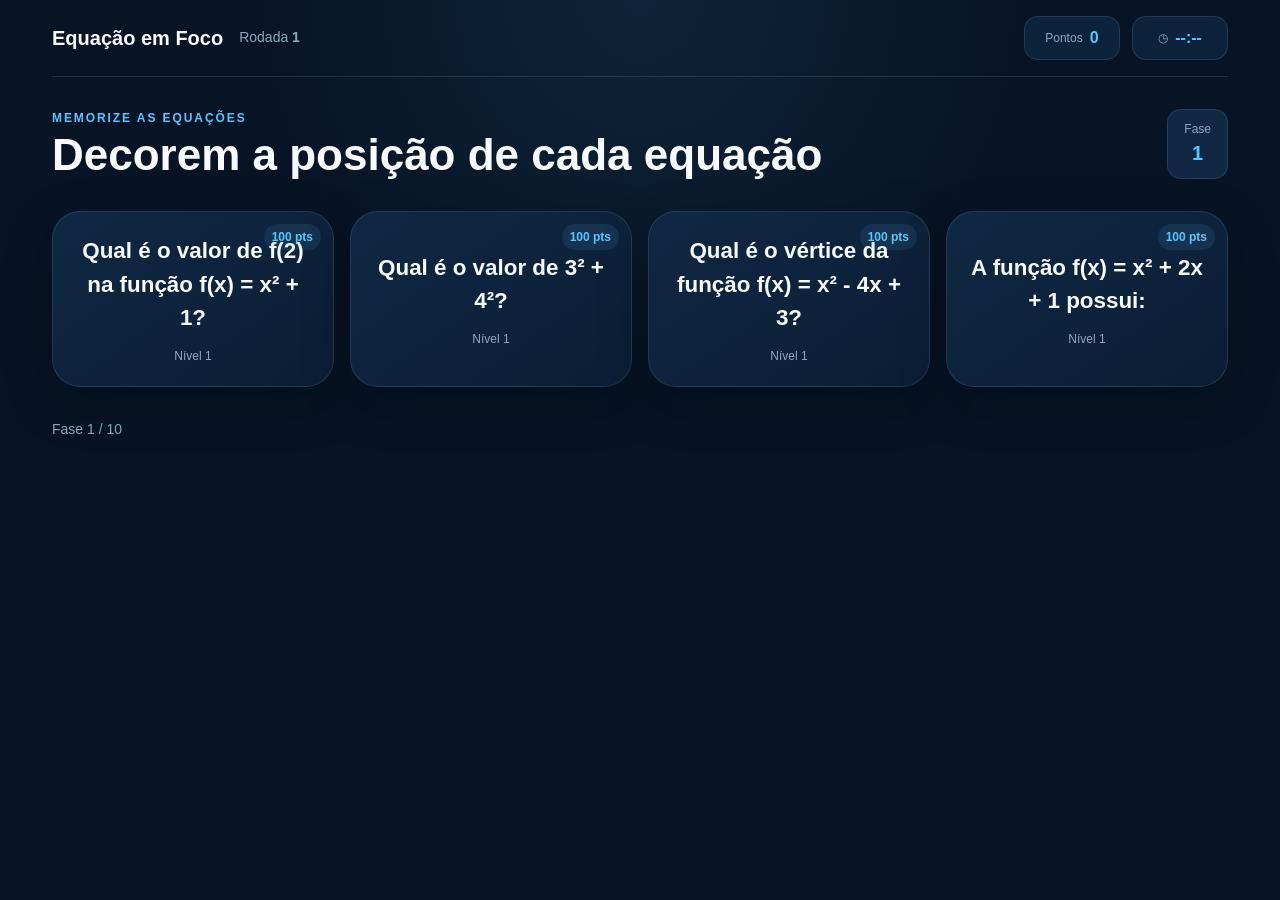
==== pages/jogo.html @ 699fdee7 "alteracao 4" ====
<!DOCTYPE html>
<html lang="pt-BR">

<head>
    <meta charset="UTF-8">
    <meta name="viewport" content="width=device-width, initial-scale=1.0">

    <meta
        name="description"
        content="Partida de Equação em Foco."
    >

    <title>Jogo | Equação em Foco</title>

    <link rel="stylesheet" href="../css/style.css">
</head>

<body>

    <main class="game-page">

        <!-- Cabeçalho da partida -->
        <header class="game-header">

            <div class="game-info">
                <span class="game-name">Equação em Foco</span>
                <span class="round-info">
                    Rodada <strong id="round-number">1</strong>
                </span>
            </div>

            <div class="game-status">

                <div class="score-display">
                    <span class="status-label">Pontos</span>
                    <strong id="score">0</strong>
                </div>

                <div class="timer" aria-live="polite">
                    <span class="timer-icon" aria-hidden="true">◷</span>
                    <strong id="timer">05:00</strong>
                </div>

            </div>

        </header>


        <!-- Área principal da rodada -->
        <section class="round">

            <header class="round-header">

                <div>
                    <p class="eyebrow" id="round-status">
                        MEMORIZE AS EQUAÇÕES
                    </p>

                    <h1 id="round-title">
                        Escolha seu desafio
                    </h1>
                </div>

                <div class="difficulty-indicator">
                    <span class="difficulty-label">Fase</span>
                    <strong id="phase-indicator">1</strong>
                </div>

            </header>


            <!-- Área onde as cartas serão renderizadas pelo JavaScript -->
            <div
                class="equation-board"
                id="equation-board"
                aria-label="Equações disponíveis"
            >
                <!-- As cartas são renderizadas dinamicamente pelo js/questoes.js -->
            </div>


            <!-- Equação selecionada -->
            <section
                class="selected-question"
                id="selected-question"
                aria-live="polite"
                hidden
            >

                <div class="question-meta">

                    <span class="question-difficulty">
                        Nível <strong id="question-level">1</strong>
                    </span>

                    <span class="question-points">
                        <strong id="question-points">100</strong> pontos
                    </span>

                </div>

                <div class="question-equation">
                    <span id="question-text">
                        2x + 4 = 10
                    </span>
                </div>

            </section>


            <!-- Respostas -->
            <section
                class="answers"
                id="answers"
                aria-label="Alternativas de resposta"
                hidden
            >

                <button
                    class="answer-option"
                    type="button"
                    data-answer=""
                    disabled
                >
                    <span class="answer-letter">A</span>
                    <span class="answer-text">3</span>
                </button>

                <button
                    class="answer-option"
                    type="button"
                    data-answer=""
                    disabled
                >
                    <span class="answer-letter">B</span>
                    <span class="answer-text">4</span>
                </button>

                <button
                    class="answer-option"
                    type="button"
                    data-answer=""
                    disabled
                >
                    <span class="answer-letter">C</span>
                    <span class="answer-text">5</span>
                </button>

                <button
                    class="answer-option"
                    type="button"
                    data-answer=""
                    disabled
                >
                    <span class="answer-letter">D</span>
                    <span class="answer-text">6</span>
                </button>

            </section>

        </section>


        <!-- Feedback da resposta -->
        <section
            class="answer-feedback"
            id="answer-feedback"
            aria-live="assertive"
            hidden
        >

            <div class="feedback-icon" aria-hidden="true"></div>

            <p class="feedback-status" id="feedback-status">
                Correto!
            </p>

            <p class="feedback-message" id="feedback-message">
                Você ganhou 100 pontos.
            </p>

            <div class="correct-answer">
                <span>Resposta correta</span>
                <strong id="correct-answer">3</strong>
            </div>

            <div class="solution">
                <span>Resolução</span>
                <p id="solution-text">
                    2x + 4 = 10
                </p>
            </div>

            <button
                class="button button-primary"
                id="next-round"
                type="button"
            >
                Próxima rodada
            </button>

        </section>


        <!-- Progresso da partida -->
        <footer class="game-footer">

            <span class="game-progress">
                Fase <span id="current-round">1</span>
                /
                <span id="total-rounds">10</span>
            </span>

        </footer>

    </main>


    <script src="../js/questoes.js"></script>
    <script src="../js/pontuacao.js"></script>
    <script src="../js/script.js"></script>

</body>

</html>
---- css/style.css ----
/* =========================================================
   EQUAÇÃO EM FOCO
   Main stylesheet
   ========================================================= */


/* =========================================================
   1. VARIÁVEIS
   ========================================================= */

:root {
    /* Cores principais */
    --color-bg: #071426;
    --color-bg-secondary: #0b1d34;
    --color-surface: #102844;
    --color-surface-light: #163454;

    --color-primary: #58c7ff;
    --color-primary-dark: #2498d1;
    --color-primary-soft: #b9e9ff;

    --color-purple: #a56bff;
    --color-purple-dark: #7b42d1;

    --color-success: #69d6ff;
    --color-error: #b36cff;

    --color-white: #f7fbff;
    --color-text: #d9e8f5;
    --color-text-muted: #8fa8bd;

    --color-border: rgba(185, 233, 255, 0.12);

    /* Tipografia */
    --font-main:
        Inter,
        "Segoe UI",
        Roboto,
        Helvetica,
        Arial,
        sans-serif;

    /* Tamanhos */
    --text-xs: 0.75rem;
    --text-sm: 0.875rem;
    --text-md: 1rem;
    --text-lg: 1.25rem;
    --text-xl: 1.75rem;
    --text-2xl: 2.5rem;
    --text-3xl: 4rem;

    /* Bordas */
    --radius-sm: 0.5rem;
    --radius-md: 0.875rem;
    --radius-lg: 1.25rem;
    --radius-xl: 1.75rem;

    /* Sombras */
    --shadow-card:
        0 1rem 3rem rgba(0, 0, 0, 0.25);

    --shadow-glow:
        0 0 2rem rgba(88, 199, 255, 0.15);

    /* Transições */
    --transition-fast: 160ms ease;
    --transition-normal: 280ms ease;
}


/* =========================================================
   2. RESET
   ========================================================= */

*,
*::before,
*::after {
    box-sizing: border-box;
    margin: 0;
    padding: 0;
}

html {
    min-height: 100%;
    scroll-behavior: smooth;
}

body {
    min-height: 100vh;

    background:
        radial-gradient(
            circle at 50% 0%,
            rgba(88, 199, 255, 0.09),
            transparent 35%
        ),
        var(--color-bg);

    color: var(--color-text);
    font-family: var(--font-main);

    line-height: 1.5;
    -webkit-font-smoothing: antialiased;
    text-rendering: optimizeLegibility;
}

button,
a {
    font: inherit;
}

button {
    border: 0;
}

button,
a {
    -webkit-tap-highlight-color: transparent;
}

a {
    color: inherit;
    text-decoration: none;
}

button {
    cursor: pointer;
}

button:focus-visible,
a:focus-visible {
    outline: 3px solid var(--color-primary);
    outline-offset: 4px;
}


/* =========================================================
   3. ELEMENTOS GERAIS
   ========================================================= */

.eyebrow {
    color: var(--color-primary);

    font-size: var(--text-xs);
    font-weight: 800;

    letter-spacing: 0.16em;
    text-transform: uppercase;
}

.game-symbol {
    display: grid;
    place-items: center;

    width: 3.5rem;
    height: 3.5rem;

    flex-shrink: 0;

    border: 1px solid rgba(88, 199, 255, 0.25);
    border-radius: var(--radius-md);

    background:
        linear-gradient(
            145deg,
            rgba(88, 199, 255, 0.16),
            rgba(165, 107, 255, 0.1)
        );

    color: var(--color-primary);

    font-size: 1.75rem;
    font-weight: 800;

    box-shadow: var(--shadow-glow);
}


/* =========================================================
   4. BOTÕES
   ========================================================= */

.button {
    display: inline-flex;

    min-height: 3.25rem;
    padding: 0.8rem 1.5rem;

    align-items: center;
    justify-content: center;

    border: 1px solid transparent;
    border-radius: var(--radius-md);

    font-size: var(--text-md);
    font-weight: 750;

    transition:
        transform var(--transition-fast),
        background var(--transition-fast),
        border-color var(--transition-fast),
        box-shadow var(--transition-fast);
}

.button:hover {
    transform: translateY(-2px);
}

.button:active {
    transform: translateY(0);
}

.button-primary {
    background: var(--color-primary);
    color: var(--color-bg);

    box-shadow:
        0 0.75rem 2rem rgba(88, 199, 255, 0.2);
}

.button-primary:hover {
    background: var(--color-primary-soft);

    box-shadow:
        0 1rem 2.5rem rgba(88, 199, 255, 0.3);
}

.button-secondary {
    border-color: var(--color-border);
    background: rgba(255, 255, 255, 0.025);
    color: var(--color-text);
}

.button-secondary:hover {
    border-color: rgba(88, 199, 255, 0.3);
    background: rgba(88, 199, 255, 0.06);
}


/* =========================================================
   5. TELA INICIAL
   ========================================================= */

.tela-inicial {
    display: grid;
    place-items: center;

    width: 100%;
    min-height: 100vh;

    padding: 2rem 1.25rem;
}

.conteudo-inicial {
    width: min(100%, 38rem);

    text-align: center;
}

.logo-jogo {
    display: grid;
    place-items: center;

    width: 6rem;
    height: 6rem;

    margin: 0 auto 2rem;

    border: 1px solid rgba(88, 199, 255, 0.25);
    border-radius: 1.75rem;

    background:
        linear-gradient(
            145deg,
            rgba(88, 199, 255, 0.16),
            rgba(165, 107, 255, 0.12)
        );

    box-shadow:
        0 1.5rem 4rem rgba(0, 0, 0, 0.3),
        0 0 3rem rgba(88, 199, 255, 0.1);
}

.simbolo-matematica {
    color: var(--color-primary);

    font-size: 3rem;
    font-weight: 800;
}

.conteudo-inicial h1 {
    color: var(--color-white);

    font-size: clamp(2.4rem, 8vw, 4rem);
    font-weight: 850;
    line-height: 1.05;

    letter-spacing: -0.04em;
}

.subtitulo {
    margin-top: 1rem;

    color: var(--color-primary-soft);

    font-size: var(--text-lg);
    font-weight: 650;
}

.descricao {
    max-width: 30rem;

    margin: 0.75rem auto 0;

    color: var(--color-text-muted);
}

.botoes-iniciais {
    display: flex;

    margin-top: 2rem;

    gap: 0.75rem;
    justify-content: center;
}

.botoes-iniciais .btn {
    display: inline-flex;

    min-height: 3.25rem;
    padding: 0.8rem 1.5rem;

    align-items: center;
    justify-content: center;

    border-radius: var(--radius-md);

    font-weight: 750;

    transition:
        transform var(--transition-fast),
        background var(--transition-fast);
}

.btn-principal {
    background: var(--color-primary);
    color: var(--color-bg);

    box-shadow:
        0 0.75rem 2rem rgba(88, 199, 255, 0.18);
}

.btn-principal:hover {
    background: var(--color-primary-soft);
    transform: translateY(-2px);
}

.btn-secundario {
    border: 1px solid var(--color-border);
    background: rgba(255, 255, 255, 0.025);
}

.btn-secundario:hover {
    background: rgba(88, 199, 255, 0.06);
    transform: translateY(-2px);
}


/* =========================================================
   6. TUTORIAL
   ========================================================= */

.tutorial-page {
    width: min(100%, 58rem);

    min-height: 100vh;

    margin: 0 auto;
    padding: 3rem 1.25rem;
}

.tutorial-header,
.result-header {
    display: flex;

    align-items: center;

    gap: 1rem;

    margin-bottom: 2.5rem;
}

.tutorial-header h1,
.result-header h1 {
    margin-top: 0.2rem;

    color: var(--color-white);

    font-size: clamp(2rem, 6vw, 3rem);
    line-height: 1.1;
}

.tutorial-header p:not(.eyebrow),
.result-header p:not(.eyebrow) {
    margin-top: 0.4rem;

    color: var(--color-text-muted);
}

.tutorial-steps {
    display: grid;

    grid-template-columns: repeat(2, 1fr);

    gap: 1rem;
}

.tutorial-step {
    display: flex;

    padding: 1.25rem;

    gap: 1rem;

    border: 1px solid var(--color-border);
    border-radius: var(--radius-lg);

    background:
        linear-gradient(
            145deg,
            rgba(16, 40, 68, 0.9),
            rgba(11, 29, 52, 0.9)
        );

    box-shadow: var(--shadow-card);

    transition:
        transform var(--transition-normal),
        border-color var(--transition-normal);
}

.tutorial-step:hover {
    transform: translateY(-3px);
    border-color: rgba(88, 199, 255, 0.25);
}

.step-number {
    display: grid;
    place-items: center;

    width: 2.5rem;
    height: 2.5rem;

    flex-shrink: 0;

    border-radius: 0.75rem;

    background: rgba(88, 199, 255, 0.1);

    color: var(--color-primary);

    font-size: var(--text-sm);
    font-weight: 800;
}

.step-content h2 {
    color: var(--color-white);

    font-size: var(--text-lg);
}

.step-content p {
    margin-top: 0.4rem;

    color: var(--color-text-muted);

    font-size: var(--text-sm);
}

.tutorial-actions {
    display: flex;

    margin-top: 2rem;

    align-items: center;
    justify-content: space-between;

    gap: 1rem;
}

.skip-tutorial {
    color: var(--color-text-muted);

    font-size: var(--text-sm);

    transition: color var(--transition-fast);
}

.skip-tutorial:hover {
    color: var(--color-primary);
}

.skip-tutorial-center {
    display: block;

    margin-top: 1.75rem;

    text-align: center;
}


/* =========================================================
   7. JOGO
   ========================================================= */

.game-page {
    width: min(100%, 76rem);

    min-height: 100vh;

    margin: 0 auto;
    padding: 1rem 1.25rem 2rem;
}

.game-header {
    display: flex;

    align-items: center;
    justify-content: space-between;

    gap: 1rem;

    padding-bottom: 1rem;

    border-bottom: 1px solid var(--color-border);
}

.game-info {
    display: flex;

    align-items: center;

    gap: 1rem;
}

.game-name {
    color: var(--color-white);

    font-size: var(--text-lg);
    font-weight: 800;
}

.round-info {
    color: var(--color-text-muted);

    font-size: var(--text-sm);
}

.game-status {
    display: flex;

    align-items: center;

    gap: 0.75rem;
}

.score-display,
.timer {
    display: flex;

    min-width: 6rem;
    padding: 0.55rem 0.8rem;

    align-items: center;
    justify-content: center;

    gap: 0.45rem;

    border: 1px solid var(--color-border);
    border-radius: var(--radius-md);

    background: rgba(16, 40, 68, 0.75);
}

.status-label,
.timer-icon {
    color: var(--color-text-muted);

    font-size: var(--text-xs);
}

.score-display strong,
.timer strong {
    color: var(--color-primary);
}

.round {
    padding-top: 2rem;
}

.round-header {
    display: flex;

    align-items: flex-start;
    justify-content: space-between;

    gap: 1rem;
}

.round-header h1 {
    margin-top: 0.25rem;

    color: var(--color-white);

    font-size: clamp(1.8rem, 5vw, 2.75rem);
    line-height: 1.1;
}

.difficulty-indicator {
    padding: 0.65rem 1rem;

    border: 1px solid var(--color-border);
    border-radius: var(--radius-md);

    background: var(--color-surface);

    text-align: center;
}

.difficulty-label {
    display: block;

    color: var(--color-text-muted);

    font-size: var(--text-xs);
}

.difficulty-indicator strong {
    color: var(--color-primary);

    font-size: var(--text-lg);
}


/* =========================================================
   8. TABULEIRO DE EQUAÇÕES
   ========================================================= */

.equation-board {
    display: flex;

    gap: 1rem;

    min-height: 11rem;

    margin-top: 2rem;
}

.equation-board.shuffle-mode {
    position: relative;
}

.equation-board.shuffle-mode .equation-card {
    position: absolute;
    top: 0;
    left: 0;

    transition: left 0.6s ease, top 0.6s ease;
}

.equation-card {
    position: relative;

    flex: 1;

    min-height: 10rem;

    perspective: 1200px;

    text-align: center;

    cursor: pointer;
}

.equation-card.disabled {
    cursor: default;
    opacity: 0.35;
    pointer-events: none;
}

.equation-card.selected {
    transform: translateY(-0.75rem);
}


/* Tabuleiro compacto: acionado depois que a dupla escolhe
   uma carta, para abrir espaço para as alternativas. */

.equation-board.board-compact {
    min-height: 5rem;

    margin-top: 1rem;
}

.equation-board.board-compact .equation-card,
.equation-board.board-compact .card-inner {
    min-height: 4.5rem;
}

.equation-board.board-compact .card-face {
    padding: 0.5rem;
}

.equation-board.board-compact .card-equation {
    font-size: var(--text-xs);
}

.equation-board.board-compact .card-points,
.equation-board.board-compact .card-status {
    display: none;
}

.equation-board.board-compact .equation-card.selected .card-face {
    border-color: rgba(88, 199, 255, 0.4);
}

.card-inner {
    position: relative;

    width: 100%;
    height: 100%;
    min-height: 10rem;

    transform-style: preserve-3d;

    transition: transform 0.5s ease;
}

.equation-card.flipped .card-inner {
    transform: rotateY(180deg);
}

.equation-card:not(.flipped):hover .card-inner,
.equation-card:not(.flipped):focus-visible .card-inner {
    transform: translateY(-5px);
}

.card-face {
    position: absolute;
    inset: 0;

    display: flex;

    padding: 1.25rem;

    flex-direction: column;
    align-items: center;
    justify-content: center;

    overflow: hidden;

    border: 1px solid var(--color-border);
    border-radius: var(--radius-xl);

    background:
        linear-gradient(
            145deg,
            var(--color-surface),
            var(--color-bg-secondary)
        );

    box-shadow: var(--shadow-card);

    backface-visibility: hidden;
}

.card-back {
    transform: rotateY(180deg);

    background:
        linear-gradient(
            145deg,
            rgba(88, 199, 255, 0.12),
            var(--color-bg-secondary)
        );
}

.card-back-symbol {
    color: var(--color-primary);

    font-size: 3rem;
    font-weight: 800;
}

.card-points {
    position: absolute;

    top: 0.75rem;
    right: 0.75rem;

    padding: 0.25rem 0.5rem;

    border-radius: 999px;

    background: rgba(88, 199, 255, 0.1);

    color: var(--color-primary);

    font-size: var(--text-xs);
    font-weight: 800;
}

.card-equation {
    color: var(--color-white);

    font-size: clamp(1rem, 2.4vw, 1.4rem);
    font-weight: 750;
}

.card-status {
    margin-top: 0.75rem;

    color: var(--color-text-muted);

    font-size: var(--text-xs);
}


/* =========================================================
   9. QUESTÃO SELECIONADA
   ========================================================= */

.selected-question {
    margin-top: 2rem;
    padding: 1.5rem;

    border: 1px solid rgba(88, 199, 255, 0.2);
    border-radius: var(--radius-xl);

    background:
        radial-gradient(
            circle at center,
            rgba(88, 199, 255, 0.08),
            transparent 65%
        ),
        var(--color-surface);

    box-shadow: var(--shadow-glow);

    text-align: center;
}

.question-meta {
    display: flex;

    align-items: center;
    justify-content: center;

    gap: 1rem;
}

.question-difficulty,
.question-points {
    color: var(--color-text-muted);

    font-size: var(--text-sm);
}

.question-points {
    color: var(--color-primary);
}

.question-equation {
    margin-top: 1rem;

    color: var(--color-white);

    font-size: clamp(2rem, 8vw, 4rem);
    font-weight: 800;

    letter-spacing: 0.02em;
}


/* =========================================================
   10. RESPOSTAS
   ========================================================= */

.answers {
    display: grid;

    grid-template-columns: repeat(2, 1fr);

    gap: 0.75rem;

    margin-top: 1.5rem;
}

.answers[hidden] {
    display: none;
}

.answer-option {
    display: flex;

    min-height: 4rem;
    padding: 0.75rem;

    align-items: center;

    gap: 0.75rem;

    border: 1px solid var(--color-border);
    border-radius: var(--radius-md);

    background: var(--color-surface);

    color: var(--color-white);

    text-align: left;

    transition:
        transform var(--transition-fast),
        border-color var(--transition-fast),
        background var(--transition-fast);
}

.answer-option:hover {
    transform: translateY(-2px);

    border-color: rgba(88, 199, 255, 0.4);
    background: var(--color-surface-light);
}

.answer-letter {
    display: grid;
    place-items: center;

    width: 2.25rem;
    height: 2.25rem;

    flex-shrink: 0;

    border-radius: 0.625rem;

    background: rgba(88, 199, 255, 0.1);

    color: var(--color-primary);

    font-weight: 800;
}

.answer-text {
    font-size: var(--text-md);
    font-weight: 700;
}


/* =========================================================
   11. FEEDBACK
   ========================================================= */

.answer-feedback {
    width: min(100%, 42rem);

    margin: 2rem auto;
    padding: 2rem;

    border: 1px solid var(--color-border);
    border-radius: var(--radius-xl);

    background: var(--color-surface);

    text-align: center;

    box-shadow: var(--shadow-card);
}

.feedback-icon {
    width: 4rem;
    height: 4rem;

    margin: 0 auto 1rem;

    border-radius: 50%;

    background: rgba(88, 199, 255, 0.12);
}

.feedback-status {
    color: var(--color-success);

    font-size: var(--text-2xl);
    font-weight: 850;
}

.feedback-message {
    margin-top: 0.5rem;

    color: var(--color-text-muted);
}

.correct-answer,
.solution {
    margin-top: 1.5rem;
    padding: 1rem;

    border-radius: var(--radius-md);

    background: rgba(255, 255, 255, 0.03);
}

.correct-answer span,
.solution span {
    display: block;

    color: var(--color-text-muted);

    font-size: var(--text-xs);
    font-weight: 700;

    text-transform: uppercase;
}

.correct-answer strong {
    display: block;

    margin-top: 0.25rem;

    color: var(--color-primary);

    font-size: var(--text-xl);
}

.solution p {
    margin-top: 0.5rem;

    color: var(--color-text);
}


/* =========================================================
   12. RODAPÉ DO JOGO
   ========================================================= */

.game-footer {
    display: flex;

    margin-top: 2rem;

    align-items: center;
    justify-content: space-between;
}

.game-control {
    padding: 0.5rem 0.75rem;

    border-radius: var(--radius-sm);

    background: transparent;

    color: var(--color-text-muted);

    font-size: var(--text-sm);

    transition:
        color var(--transition-fast),
        background var(--transition-fast);
}

.game-control:hover {
    background: rgba(255, 255, 255, 0.04);
    color: var(--color-white);
}

.game-progress {
    color: var(--color-text-muted);

    font-size: var(--text-sm);
}


/* =========================================================
   13. RESULTADO
   ========================================================= */

.result-page {
    width: min(100%, 58rem);

    min-height: 100vh;

    margin: 0 auto;
    padding: 3rem 1.25rem;
}

.winner-section {
    padding: 2.5rem 1.5rem;

    border: 1px solid rgba(88, 199, 255, 0.15);
    border-radius: var(--radius-xl);

    background:
        radial-gradient(
            circle at center,
            rgba(88, 199, 255, 0.08),
            transparent 65%
        ),
        var(--color-surface);

    text-align: center;
}

.winner-icon {
    display: grid;
    place-items: center;

    width: 5rem;
    height: 5rem;

    margin: 1rem auto;

    border-radius: 50%;

    background: rgba(88, 199, 255, 0.1);

    color: var(--color-primary);

    font-size: 2rem;
}

.winner-section h2 {
    color: var(--color-white);

    font-size: clamp(1.75rem, 6vw, 2.75rem);
}

.winner-score {
    margin-top: 0.5rem;

    color: var(--color-text-muted);
}

.winner-score strong {
    color: var(--color-primary);

    font-size: var(--text-xl);
}


/* =========================================================
   14. PLACAR
   ========================================================= */

.scoreboard {
    margin-top: 2rem;
}

.section-heading {
    margin-bottom: 1rem;
}

.section-heading h2 {
    margin-top: 0.25rem;

    color: var(--color-white);

    font-size: var(--text-xl);
}

.scoreboard-list {
    display: grid;

    gap: 0.75rem;

    list-style: none;
}

.scoreboard-item {
    display: flex;

    min-height: 4.5rem;
    padding: 0.75rem 1rem;

    align-items: center;

    gap: 1rem;

    border: 1px solid var(--color-border);
    border-radius: var(--radius-md);

    background: var(--color-surface);
}

.position {
    width: 2.5rem;

    color: var(--color-primary);

    font-weight: 850;
    text-align: center;
}

.team-info {
    display: flex;

    flex: 1;

    flex-direction: column;
}

.team-name {
    color: var(--color-white);
}

.team-status {
    color: var(--color-text-muted);

    font-size: var(--text-xs);
}

.team-score {
    color: var(--color-primary);
}


/* =========================================================
   15. RESUMO
   ========================================================= */

.match-summary {
    display: grid;

    grid-template-columns: repeat(4, 1fr);

    gap: 0.75rem;

    margin-top: 1rem;
}

.summary-card {
    padding: 1rem;

    border: 1px solid var(--color-border);
    border-radius: var(--radius-md);

    background: var(--color-surface);

    text-align: center;
}

.summary-label {
    display: block;

    color: var(--color-text-muted);

    font-size: var(--text-xs);
}

.summary-card strong {
    display: block;

    margin-top: 0.25rem;

    color: var(--color-white);

    font-size: var(--text-lg);
}

.result-actions {
    display: flex;

    margin-top: 2rem;

    justify-content: center;

    gap: 0.75rem;
}


/* =========================================================
   16. RESPONSIVIDADE
   ========================================================= */

/* ---------------------------------------------------------
   Tablets e celulares grandes (até 700px)
--------------------------------------------------------- */
@media (max-width: 700px) {

    :root {
        --text-2xl: 2rem;
        --text-3xl: 3rem;
    }

    /* --- Estrutura geral das páginas --- */

    .tela-inicial {
        padding: 1.5rem 1.25rem;
    }

    .tutorial-page,
    .result-page {
        padding: 2rem 1.25rem 2.5rem;
    }

    .game-page {
        padding: 1rem 1rem 2rem;
    }

    /* --- Tela inicial --- */

    .botoes-iniciais {
        flex-direction: column;

        width: 100%;
    }

    .botoes-iniciais .btn {
        width: 100%;
    }

    /* --- Tutorial e resultado (cabeçalho) --- */

    .tutorial-header,
    .result-header {
        gap: 0.85rem;

        margin-bottom: 2rem;
    }

    .tutorial-steps {
        grid-template-columns: 1fr;
    }

    .tutorial-actions {
        flex-wrap: wrap;

        gap: 0.75rem;
    }

    .tutorial-actions .button {
        flex: 1 1 auto;
    }

    /* --- Cabeçalho do jogo --- */

    .game-header {
        flex-wrap: wrap;

        row-gap: 0.75rem;
    }

    .game-info {
        gap: 0.6rem;
    }

    .game-status {
        width: 100%;

        justify-content: space-between;
    }

    .score-display,
    .timer {
        min-width: 5rem;
        padding: 0.5rem 0.7rem;
    }

    /* --- Cabeçalho da rodada --- */

    .round {
        padding-top: 1.5rem;
    }

    .round-header {
        flex-wrap: wrap;

        gap: 0.75rem;
    }

    .difficulty-indicator {
        padding: 0.5rem 0.85rem;
    }

    /* --- Tabuleiro de equações: de 4 numa linha para grade 2x2,
       mais fácil de ler e tocar num celular --- */

    .equation-board {
        display: grid;

        grid-template-columns: repeat(2, 1fr);

        gap: 0.6rem;

        min-height: 0;
    }

    .equation-card,
    .card-inner {
        min-height: 7.5rem;
    }

    .card-face {
        padding: 0.65rem;
    }

    .card-back-symbol {
        font-size: 2rem;
    }

    .equation-board.board-compact {
        grid-template-columns: repeat(4, 1fr);
    }

    .equation-board.board-compact .equation-card,
    .equation-board.board-compact .card-inner {
        min-height: 4rem;
    }

    /* --- Questão selecionada e alternativas --- */

    .selected-question {
        margin-top: 1.5rem;
        padding: 1.1rem;
    }

    .question-equation {
        overflow-wrap: break-word;
        word-break: break-word;
    }

    .answers {
        gap: 0.6rem;
    }

    .answer-option {
        min-height: 3.5rem;
        padding: 0.65rem;
    }

    /* --- Feedback --- */

    .answer-feedback {
        margin: 1.5rem auto;
        padding: 1.25rem;
    }

    /* --- Resultado --- */

    .winner-section {
        padding: 1.75rem 1.25rem;
    }

    .winner-icon {
        width: 4rem;
        height: 4rem;

        font-size: 1.5rem;
    }

    .match-summary {
        grid-template-columns: repeat(2, 1fr);
    }

    .result-actions {
        flex-direction: column;
    }

    .result-actions .button {
        width: 100%;
    }
}


/* ---------------------------------------------------------
   Celulares pequenos (até 420px)
--------------------------------------------------------- */
@media (max-width: 420px) {

    .game-name {
        font-size: var(--text-md);
    }

    .score-display,
    .timer {
        min-width: 0;
        padding: 0.45rem 0.6rem;

        font-size: var(--text-xs);
    }

    .equation-board {
        gap: 0.5rem;
    }

    .equation-card,
    .card-inner {
        min-height: 6.5rem;
    }

    .card-points {
        top: 0.5rem;
        right: 0.5rem;

        padding: 0.2rem 0.4rem;
    }

    .question-equation {
        font-size: 1.6rem;
    }

    .answers {
        grid-template-columns: 1fr;
    }

    .answer-option {
        min-height: 3.25rem;
    }

    .summary-card {
        padding: 0.75rem;
    }
}
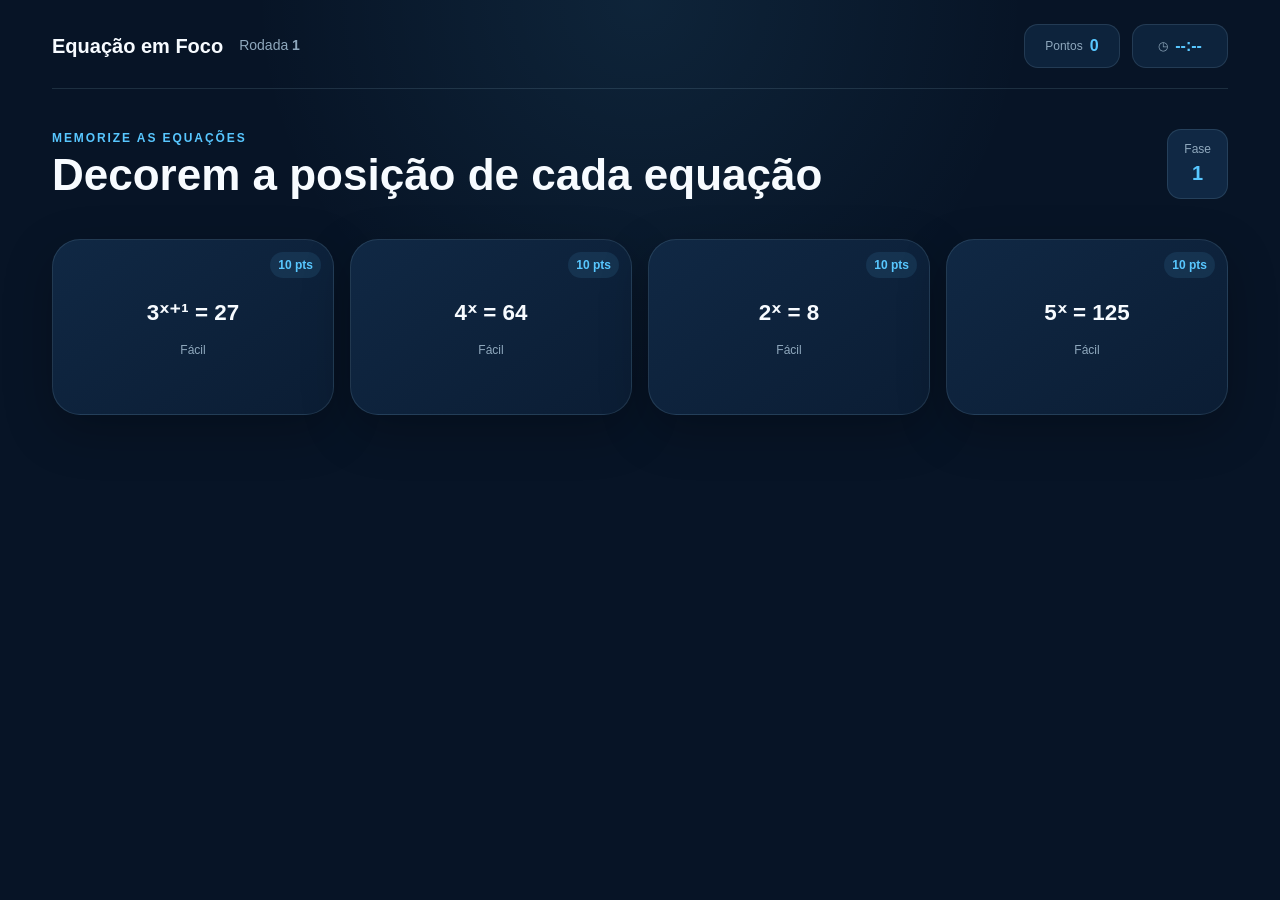
==== commit ec6981c7: "alteracao final" ====
--- a/pages/jogo.html
+++ b/pages/jogo.html
@@ -201,18 +201,6 @@
 
         </section>
 
-
-        <!-- Progresso da partida -->
-        <footer class="game-footer">
-
-            <span class="game-progress">
-                Fase <span id="current-round">1</span>
-                /
-                <span id="total-rounds">10</span>
-            </span>
-
-        </footer>
-
     </main>
 
 
--- a/css/style.css
+++ b/css/style.css
@@ -519,7 +519,7 @@
     min-height: 100vh;
 
     margin: 0 auto;
-    padding: 1rem 1.25rem 2rem;
+    padding: 1.5rem 1.25rem 2.5rem;
 }
 
 .game-header {
@@ -530,7 +530,7 @@
 
     gap: 1rem;
 
-    padding-bottom: 1rem;
+    padding-bottom: 1.25rem;
 
     border-bottom: 1px solid var(--color-border);
 }
@@ -595,7 +595,7 @@
 }
 
 .round {
-    padding-top: 2rem;
+    padding-top: 2.5rem;
 }
 
 .round-header {
@@ -653,7 +653,11 @@
 
     min-height: 11rem;
 
-    margin-top: 2rem;
+    margin-top: 2.5rem;
+}
+
+.equation-board[hidden] {
+    display: none;
 }
 
 .equation-board.shuffle-mode {
@@ -692,37 +696,6 @@
     transform: translateY(-0.75rem);
 }
 
-
-/* Tabuleiro compacto: acionado depois que a dupla escolhe
-   uma carta, para abrir espaço para as alternativas. */
-
-.equation-board.board-compact {
-    min-height: 5rem;
-
-    margin-top: 1rem;
-}
-
-.equation-board.board-compact .equation-card,
-.equation-board.board-compact .card-inner {
-    min-height: 4.5rem;
-}
-
-.equation-board.board-compact .card-face {
-    padding: 0.5rem;
-}
-
-.equation-board.board-compact .card-equation {
-    font-size: var(--text-xs);
-}
-
-.equation-board.board-compact .card-points,
-.equation-board.board-compact .card-status {
-    display: none;
-}
-
-.equation-board.board-compact .equation-card.selected .card-face {
-    border-color: rgba(88, 199, 255, 0.4);
-}
 
 .card-inner {
     position: relative;
@@ -830,11 +803,289 @@
    9. QUESTÃO SELECIONADA
    ========================================================= */
 
+@keyframes question-grow-in {
+    from {
+        transform: scale(0.85);
+        opacity: 0;
+    }
+
+    to {
+        transform: scale(1);
+        opacity: 1;
+    }
+}
+
 .selected-question {
+    margin-top: 2.5rem;
+    padding: 2rem 1.75rem;
+
+    border: 1px solid rgba(88, 199, 255, 0.3);
+    border-radius: var(--radius-xl);
+
+    background:
+        radial-gradient(
+            circle at center,
+            rgba(88, 199, 255, 0.12),
+            transparent 65%
+        ),
+        var(--color-surface);
+
+    box-shadow:
+        0 0 3rem rgba(88, 199, 255, 0.22),
+        var(--shadow-card);
+
+    animation: question-grow-in 0.4s cubic-bezier(0.34, 1.56, 0.64, 1);
+
+    text-align: center;
+}
+
+.question-meta {
+    display: flex;
+
+    align-items: center;
+    justify-content: center;
+
+    gap: 1rem;
+}
+
+.question-difficulty,
+.question-points {
+    color: var(--color-text-muted);
+
+    font-size: var(--text-sm);
+}
+
+.question-points {
+    color: var(--color-primary);
+}
+
+.question-equation {
+    margin-top: 1.5rem;
+
+    color: var(--color-white);
+
+    font-size: clamp(2rem, 8vw, 4rem);
+    font-weight: 800;
+
+    letter-spacing: 0.02em;
+}
+
+
+/* =========================================================
+   10. RESPOSTAS
+   ========================================================= */
+
+.answers {
+    display: grid;
+
+    grid-template-columns: repeat(2, 1fr);
+
+    gap: 1rem;
+
     margin-top: 2rem;
-    padding: 1.5rem;
-
-    border: 1px solid rgba(88, 199, 255, 0.2);
+}
+
+.answers[hidden] {
+    display: none;
+}
+
+.answer-option {
+    display: flex;
+
+    min-height: 4.5rem;
+    padding: 1rem 1.1rem;
+
+    align-items: center;
+
+    gap: 0.85rem;
+
+    border: 1px solid var(--color-border);
+    border-radius: var(--radius-md);
+
+    background: var(--color-surface);
+
+    color: var(--color-white);
+
+    text-align: left;
+
+    transition:
+        transform var(--transition-fast),
+        border-color var(--transition-fast),
+        background var(--transition-fast);
+}
+
+.answer-option:hover {
+    transform: translateY(-2px);
+
+    border-color: rgba(88, 199, 255, 0.4);
+    background: var(--color-surface-light);
+}
+
+.answer-letter {
+    display: grid;
+    place-items: center;
+
+    width: 2.25rem;
+    height: 2.25rem;
+
+    flex-shrink: 0;
+
+    border-radius: 0.625rem;
+
+    background: rgba(88, 199, 255, 0.1);
+
+    color: var(--color-primary);
+
+    font-weight: 800;
+}
+
+.answer-text {
+    font-size: var(--text-md);
+    font-weight: 700;
+}
+
+
+/* =========================================================
+   11. FEEDBACK
+   ========================================================= */
+
+.answer-feedback {
+    width: min(100%, 42rem);
+
+    margin: 2rem auto;
+    padding: 2rem;
+
+    border: 1px solid var(--color-border);
+    border-radius: var(--radius-xl);
+
+    background: var(--color-surface);
+
+    text-align: center;
+
+    box-shadow: var(--shadow-card);
+}
+
+.feedback-icon {
+    width: 4rem;
+    height: 4rem;
+
+    margin: 0 auto 1rem;
+
+    border-radius: 50%;
+
+    background: rgba(88, 199, 255, 0.12);
+}
+
+.feedback-status {
+    color: var(--color-success);
+
+    font-size: var(--text-2xl);
+    font-weight: 850;
+}
+
+.feedback-message {
+    margin-top: 0.5rem;
+
+    color: var(--color-text-muted);
+}
+
+.correct-answer,
+.solution {
+    margin-top: 1.5rem;
+    padding: 1rem;
+
+    border-radius: var(--radius-md);
+
+    background: rgba(255, 255, 255, 0.03);
+}
+
+.correct-answer span,
+.solution span {
+    display: block;
+
+    color: var(--color-text-muted);
+
+    font-size: var(--text-xs);
+    font-weight: 700;
+
+    text-transform: uppercase;
+}
+
+.correct-answer strong {
+    display: block;
+
+    margin-top: 0.25rem;
+
+    color: var(--color-primary);
+
+    font-size: var(--text-xl);
+}
+
+.solution p {
+    margin-top: 0.5rem;
+
+    color: var(--color-text);
+}
+
+
+/* =========================================================
+   12. RODAPÉ DO JOGO
+   ========================================================= */
+
+.game-footer {
+    display: flex;
+
+    margin-top: 2rem;
+
+    align-items: center;
+    justify-content: space-between;
+}
+
+.game-control {
+    padding: 0.5rem 0.75rem;
+
+    border-radius: var(--radius-sm);
+
+    background: transparent;
+
+    color: var(--color-text-muted);
+
+    font-size: var(--text-sm);
+
+    transition:
+        color var(--transition-fast),
+        background var(--transition-fast);
+}
+
+.game-control:hover {
+    background: rgba(255, 255, 255, 0.04);
+    color: var(--color-white);
+}
+
+.game-progress {
+    color: var(--color-text-muted);
+
+    font-size: var(--text-sm);
+}
+
+
+/* =========================================================
+   13. RESULTADO
+   ========================================================= */
+
+.result-page {
+    width: min(100%, 58rem);
+
+    min-height: 100vh;
+
+    margin: 0 auto;
+    padding: 3rem 1.25rem;
+}
+
+.winner-section {
+    padding: 2.5rem 1.5rem;
+
+    border: 1px solid rgba(88, 199, 255, 0.15);
     border-radius: var(--radius-xl);
 
     background:
@@ -845,268 +1096,6 @@
         ),
         var(--color-surface);
 
-    box-shadow: var(--shadow-glow);
-
-    text-align: center;
-}
-
-.question-meta {
-    display: flex;
-
-    align-items: center;
-    justify-content: center;
-
-    gap: 1rem;
-}
-
-.question-difficulty,
-.question-points {
-    color: var(--color-text-muted);
-
-    font-size: var(--text-sm);
-}
-
-.question-points {
-    color: var(--color-primary);
-}
-
-.question-equation {
-    margin-top: 1rem;
-
-    color: var(--color-white);
-
-    font-size: clamp(2rem, 8vw, 4rem);
-    font-weight: 800;
-
-    letter-spacing: 0.02em;
-}
-
-
-/* =========================================================
-   10. RESPOSTAS
-   ========================================================= */
-
-.answers {
-    display: grid;
-
-    grid-template-columns: repeat(2, 1fr);
-
-    gap: 0.75rem;
-
-    margin-top: 1.5rem;
-}
-
-.answers[hidden] {
-    display: none;
-}
-
-.answer-option {
-    display: flex;
-
-    min-height: 4rem;
-    padding: 0.75rem;
-
-    align-items: center;
-
-    gap: 0.75rem;
-
-    border: 1px solid var(--color-border);
-    border-radius: var(--radius-md);
-
-    background: var(--color-surface);
-
-    color: var(--color-white);
-
-    text-align: left;
-
-    transition:
-        transform var(--transition-fast),
-        border-color var(--transition-fast),
-        background var(--transition-fast);
-}
-
-.answer-option:hover {
-    transform: translateY(-2px);
-
-    border-color: rgba(88, 199, 255, 0.4);
-    background: var(--color-surface-light);
-}
-
-.answer-letter {
-    display: grid;
-    place-items: center;
-
-    width: 2.25rem;
-    height: 2.25rem;
-
-    flex-shrink: 0;
-
-    border-radius: 0.625rem;
-
-    background: rgba(88, 199, 255, 0.1);
-
-    color: var(--color-primary);
-
-    font-weight: 800;
-}
-
-.answer-text {
-    font-size: var(--text-md);
-    font-weight: 700;
-}
-
-
-/* =========================================================
-   11. FEEDBACK
-   ========================================================= */
-
-.answer-feedback {
-    width: min(100%, 42rem);
-
-    margin: 2rem auto;
-    padding: 2rem;
-
-    border: 1px solid var(--color-border);
-    border-radius: var(--radius-xl);
-
-    background: var(--color-surface);
-
-    text-align: center;
-
-    box-shadow: var(--shadow-card);
-}
-
-.feedback-icon {
-    width: 4rem;
-    height: 4rem;
-
-    margin: 0 auto 1rem;
-
-    border-radius: 50%;
-
-    background: rgba(88, 199, 255, 0.12);
-}
-
-.feedback-status {
-    color: var(--color-success);
-
-    font-size: var(--text-2xl);
-    font-weight: 850;
-}
-
-.feedback-message {
-    margin-top: 0.5rem;
-
-    color: var(--color-text-muted);
-}
-
-.correct-answer,
-.solution {
-    margin-top: 1.5rem;
-    padding: 1rem;
-
-    border-radius: var(--radius-md);
-
-    background: rgba(255, 255, 255, 0.03);
-}
-
-.correct-answer span,
-.solution span {
-    display: block;
-
-    color: var(--color-text-muted);
-
-    font-size: var(--text-xs);
-    font-weight: 700;
-
-    text-transform: uppercase;
-}
-
-.correct-answer strong {
-    display: block;
-
-    margin-top: 0.25rem;
-
-    color: var(--color-primary);
-
-    font-size: var(--text-xl);
-}
-
-.solution p {
-    margin-top: 0.5rem;
-
-    color: var(--color-text);
-}
-
-
-/* =========================================================
-   12. RODAPÉ DO JOGO
-   ========================================================= */
-
-.game-footer {
-    display: flex;
-
-    margin-top: 2rem;
-
-    align-items: center;
-    justify-content: space-between;
-}
-
-.game-control {
-    padding: 0.5rem 0.75rem;
-
-    border-radius: var(--radius-sm);
-
-    background: transparent;
-
-    color: var(--color-text-muted);
-
-    font-size: var(--text-sm);
-
-    transition:
-        color var(--transition-fast),
-        background var(--transition-fast);
-}
-
-.game-control:hover {
-    background: rgba(255, 255, 255, 0.04);
-    color: var(--color-white);
-}
-
-.game-progress {
-    color: var(--color-text-muted);
-
-    font-size: var(--text-sm);
-}
-
-
-/* =========================================================
-   13. RESULTADO
-   ========================================================= */
-
-.result-page {
-    width: min(100%, 58rem);
-
-    min-height: 100vh;
-
-    margin: 0 auto;
-    padding: 3rem 1.25rem;
-}
-
-.winner-section {
-    padding: 2.5rem 1.5rem;
-
-    border: 1px solid rgba(88, 199, 255, 0.15);
-    border-radius: var(--radius-xl);
-
-    background:
-        radial-gradient(
-            circle at center,
-            rgba(88, 199, 255, 0.08),
-            transparent 65%
-        ),
-        var(--color-surface);
-
     text-align: center;
 }
 
@@ -1303,7 +1292,7 @@
     }
 
     .game-page {
-        padding: 1rem 1rem 2rem;
+        padding: 1.25rem 1rem 2.25rem;
     }
 
     /* --- Tela inicial --- */
@@ -1368,7 +1357,7 @@
     /* --- Cabeçalho da rodada --- */
 
     .round {
-        padding-top: 1.5rem;
+        padding-top: 2rem;
     }
 
     .round-header {
@@ -1389,9 +1378,10 @@
 
         grid-template-columns: repeat(2, 1fr);
 
-        gap: 0.6rem;
+        gap: 0.75rem;
 
         min-height: 0;
+        margin-top: 2rem;
     }
 
     .equation-card,
@@ -1407,20 +1397,11 @@
         font-size: 2rem;
     }
 
-    .equation-board.board-compact {
-        grid-template-columns: repeat(4, 1fr);
-    }
-
-    .equation-board.board-compact .equation-card,
-    .equation-board.board-compact .card-inner {
-        min-height: 4rem;
-    }
-
     /* --- Questão selecionada e alternativas --- */
 
     .selected-question {
-        margin-top: 1.5rem;
-        padding: 1.1rem;
+        margin-top: 2rem;
+        padding: 1.5rem 1.1rem;
     }
 
     .question-equation {
@@ -1429,19 +1410,20 @@
     }
 
     .answers {
-        gap: 0.6rem;
+        gap: 0.75rem;
+        margin-top: 1.75rem;
     }
 
     .answer-option {
-        min-height: 3.5rem;
-        padding: 0.65rem;
+        min-height: 3.75rem;
+        padding: 0.75rem;
     }
 
     /* --- Feedback --- */
 
     .answer-feedback {
-        margin: 1.5rem auto;
-        padding: 1.25rem;
+        margin: 2rem auto;
+        padding: 1.5rem;
     }
 
     /* --- Resultado --- */
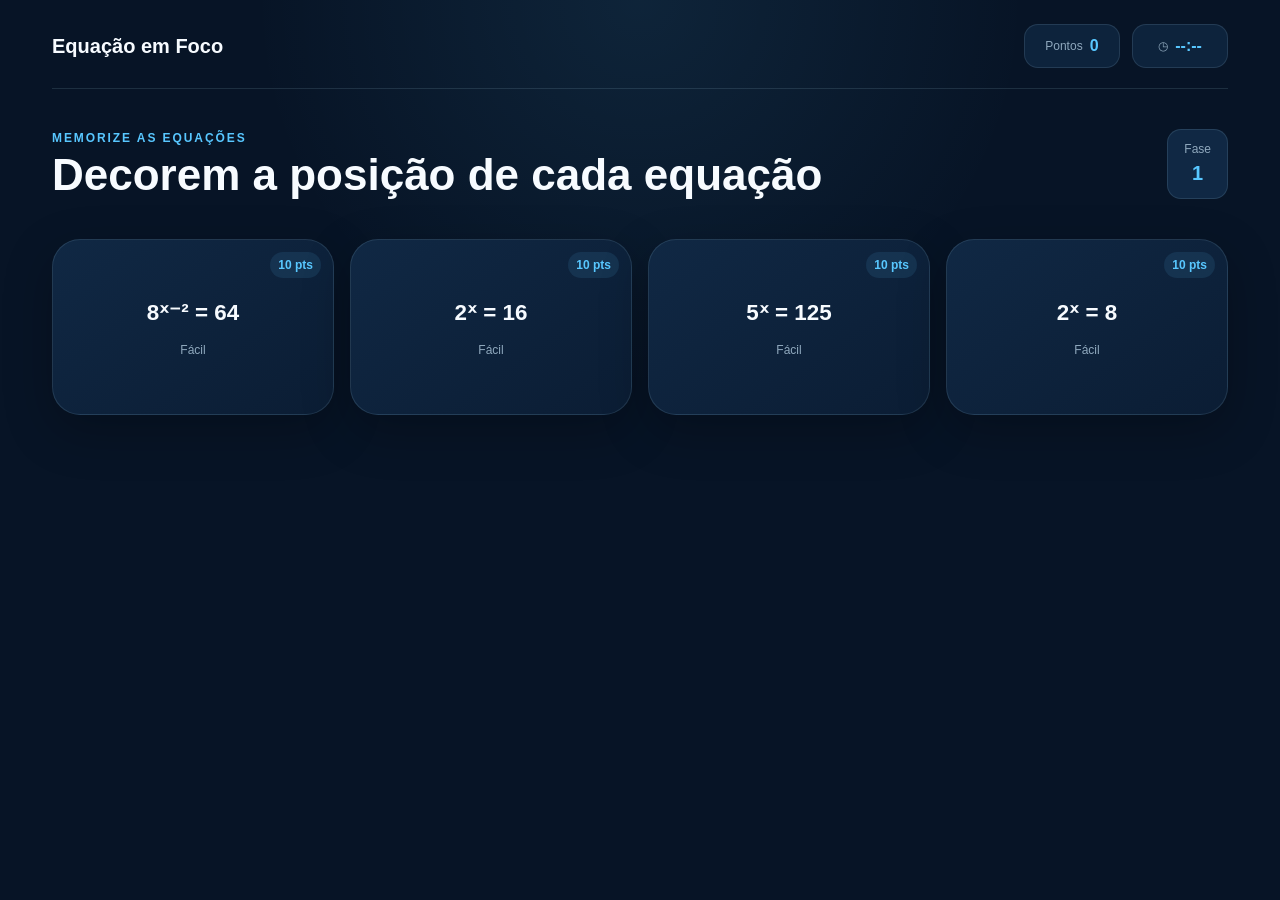
==== commit 0dbc3549: "termino: finalmente" ====
--- a/pages/jogo.html
+++ b/pages/jogo.html
@@ -24,9 +24,6 @@
 
             <div class="game-info">
                 <span class="game-name">Equação em Foco</span>
-                <span class="round-info">
-                    Rodada <strong id="round-number">1</strong>
-                </span>
             </div>
 
             <div class="game-status">
@@ -51,7 +48,7 @@
 
             <header class="round-header">
 
-                <div>
+                <div class="round-heading">
                     <p class="eyebrow" id="round-status">
                         MEMORIZE AS EQUAÇÕES
                     </p>
--- a/css/style.css
+++ b/css/style.css
@@ -488,24 +488,188 @@
     gap: 1rem;
 }
 
-.skip-tutorial {
+
+/* --- Seção de revisão de conceitos --- */
+
+.concepts-section {
+    margin-bottom: 2.75rem;
+    padding: 1.75rem;
+
+    border: 1px solid var(--color-border);
+    border-radius: var(--radius-lg);
+
+    background:
+        linear-gradient(
+            160deg,
+            rgba(88, 199, 255, 0.07),
+            rgba(16, 40, 68, 0.9) 45%
+        );
+
+    box-shadow: var(--shadow-card);
+}
+
+.concepts-section h2 {
+    margin-top: 0.35rem;
+
+    color: var(--color-white);
+
+    font-size: clamp(1.5rem, 4vw, 2rem);
+    line-height: 1.2;
+}
+
+.concepts-intro {
+    margin-top: 0.85rem;
+
+    max-width: 46rem;
+
+    color: var(--color-text);
+
+    font-size: var(--text-sm);
+    line-height: 1.6;
+}
+
+.concepts-subtitle {
+    margin-top: 2rem;
+    margin-bottom: 1rem;
+
+    padding-left: 0.75rem;
+
+    border-left: 0.25rem solid var(--color-primary);
+
+    color: var(--color-white);
+
+    font-size: var(--text-md);
+    font-weight: 800;
+}
+
+.concepts-example,
+.property-example,
+.method-example {
+    margin-top: 0.75rem;
+    padding: 0.6rem 0.85rem;
+
+    border-radius: var(--radius-sm);
+
+    background: rgba(88, 199, 255, 0.08);
+
+    color: var(--color-primary-soft);
+
+    font-size: var(--text-sm);
+    font-weight: 700;
+
+    overflow-wrap: break-word;
+}
+
+.property-grid {
+    display: grid;
+
+    grid-template-columns: repeat(auto-fill, minmax(15rem, 1fr));
+
+    gap: 1rem;
+}
+
+.property-card {
+    padding: 1.1rem;
+
+    border: 1px solid var(--color-border);
+    border-radius: var(--radius-md);
+
+    background:
+        linear-gradient(
+            145deg,
+            rgba(16, 40, 68, 0.9),
+            rgba(11, 29, 52, 0.9)
+        );
+
+    transition: transform var(--transition-normal), border-color var(--transition-normal);
+}
+
+.property-card:hover {
+    transform: translateY(-3px);
+    border-color: rgba(88, 199, 255, 0.25);
+}
+
+.property-card h4 {
+    color: var(--color-white);
+
+    font-size: var(--text-md);
+}
+
+.property-card p:not(.property-example) {
+    margin-top: 0.35rem;
+
     color: var(--color-text-muted);
 
     font-size: var(--text-sm);
-
-    transition: color var(--transition-fast);
-}
-
-.skip-tutorial:hover {
-    color: var(--color-primary);
-}
-
-.skip-tutorial-center {
-    display: block;
-
-    margin-top: 1.75rem;
-
-    text-align: center;
+}
+
+.method-list {
+    display: flex;
+    flex-direction: column;
+
+    gap: 1rem;
+}
+
+.method-card {
+    display: flex;
+
+    padding: 1.25rem;
+
+    gap: 1rem;
+
+    align-items: flex-start;
+
+    border: 1px solid var(--color-border);
+    border-radius: var(--radius-lg);
+
+    background:
+        linear-gradient(
+            145deg,
+            rgba(16, 40, 68, 0.9),
+            rgba(11, 29, 52, 0.9)
+        );
+
+    box-shadow: var(--shadow-card);
+
+    transition: transform var(--transition-normal), border-color var(--transition-normal);
+}
+
+.method-card:hover {
+    transform: translateY(-3px);
+    border-color: rgba(165, 107, 255, 0.3);
+}
+
+.method-number {
+    display: grid;
+    place-items: center;
+
+    width: 2.5rem;
+    height: 2.5rem;
+
+    flex-shrink: 0;
+
+    border-radius: 0.75rem;
+
+    background: rgba(165, 107, 255, 0.15);
+
+    color: var(--color-purple);
+
+    font-size: var(--text-sm);
+    font-weight: 800;
+}
+
+.method-content h4 {
+    color: var(--color-white);
+
+    font-size: var(--text-md);
+}
+
+.method-content p:not(.method-example) {
+    margin-top: 0.35rem;
+
+    color: var(--color-text-muted);
+
+    font-size: var(--text-sm);
 }
 
 
@@ -550,12 +714,6 @@
     font-weight: 800;
 }
 
-.round-info {
-    color: var(--color-text-muted);
-
-    font-size: var(--text-sm);
-}
-
 .game-status {
     display: flex;
 
@@ -607,6 +765,12 @@
     gap: 1rem;
 }
 
+.round-heading {
+    flex: 1 1 auto;
+
+    min-width: 0;
+}
+
 .round-header h1 {
     margin-top: 0.25rem;
 
@@ -617,6 +781,8 @@
 }
 
 .difficulty-indicator {
+    flex-shrink: 0;
+
     padding: 0.65rem 1rem;
 
     border: 1px solid var(--color-border);
@@ -843,31 +1009,45 @@
     display: flex;
 
     align-items: center;
-    justify-content: center;
+    justify-content: space-between;
 
     gap: 1rem;
 }
 
 .question-difficulty,
 .question-points {
+    padding: 0.35rem 0.75rem;
+
+    border: 1px solid var(--color-border);
+    border-radius: 999px;
+
+    background: rgba(16, 40, 68, 0.6);
+
     color: var(--color-text-muted);
 
     font-size: var(--text-sm);
 }
 
 .question-points {
+    border-color: rgba(88, 199, 255, 0.3);
+    background: rgba(88, 199, 255, 0.1);
+
     color: var(--color-primary);
+    font-weight: 700;
 }
 
 .question-equation {
     margin-top: 1.5rem;
 
+    overflow: hidden;
+
     color: var(--color-white);
 
-    font-size: clamp(2rem, 8vw, 4rem);
+    font-size: clamp(1.5rem, 6vw, 3.5rem);
     font-weight: 800;
 
     letter-spacing: 0.02em;
+    white-space: nowrap;
 }
 
 
@@ -966,21 +1146,55 @@
 }
 
 .feedback-icon {
-    width: 4rem;
-    height: 4rem;
+    display: grid;
+    place-items: center;
+
+    width: 4.5rem;
+    height: 4.5rem;
 
     margin: 0 auto 1rem;
 
     border-radius: 50%;
 
-    background: rgba(88, 199, 255, 0.12);
+    font-weight: 800;
+    line-height: 1;
+}
+
+.feedback-correct .feedback-icon {
+    background: rgba(105, 214, 255, 0.15);
+
+    color: var(--color-success);
+
+    font-size: 2rem;
+}
+
+.feedback-correct .feedback-icon::before {
+    content: "✓";
+}
+
+.feedback-wrong .feedback-icon {
+    background: rgba(179, 108, 255, 0.15);
+
+    color: var(--color-error);
+
+    font-size: 2.25rem;
+}
+
+.feedback-wrong .feedback-icon::before {
+    content: "×";
 }
 
 .feedback-status {
-    color: var(--color-success);
-
     font-size: var(--text-2xl);
     font-weight: 850;
+}
+
+.feedback-correct .feedback-status {
+    color: var(--color-success);
+}
+
+.feedback-wrong .feedback-status {
+    color: var(--color-error);
 }
 
 .feedback-message {
@@ -1320,6 +1534,16 @@
         grid-template-columns: 1fr;
     }
 
+    .concepts-section {
+        margin-bottom: 2rem;
+        padding: 1.25rem;
+    }
+
+    .method-card {
+        gap: 0.85rem;
+        padding: 1rem;
+    }
+
     .tutorial-actions {
         flex-wrap: wrap;
 
@@ -1361,8 +1585,6 @@
     }
 
     .round-header {
-        flex-wrap: wrap;
-
         gap: 0.75rem;
     }
 
@@ -1402,11 +1624,6 @@
     .selected-question {
         margin-top: 2rem;
         padding: 1.5rem 1.1rem;
-    }
-
-    .question-equation {
-        overflow-wrap: break-word;
-        word-break: break-word;
     }
 
     .answers {
